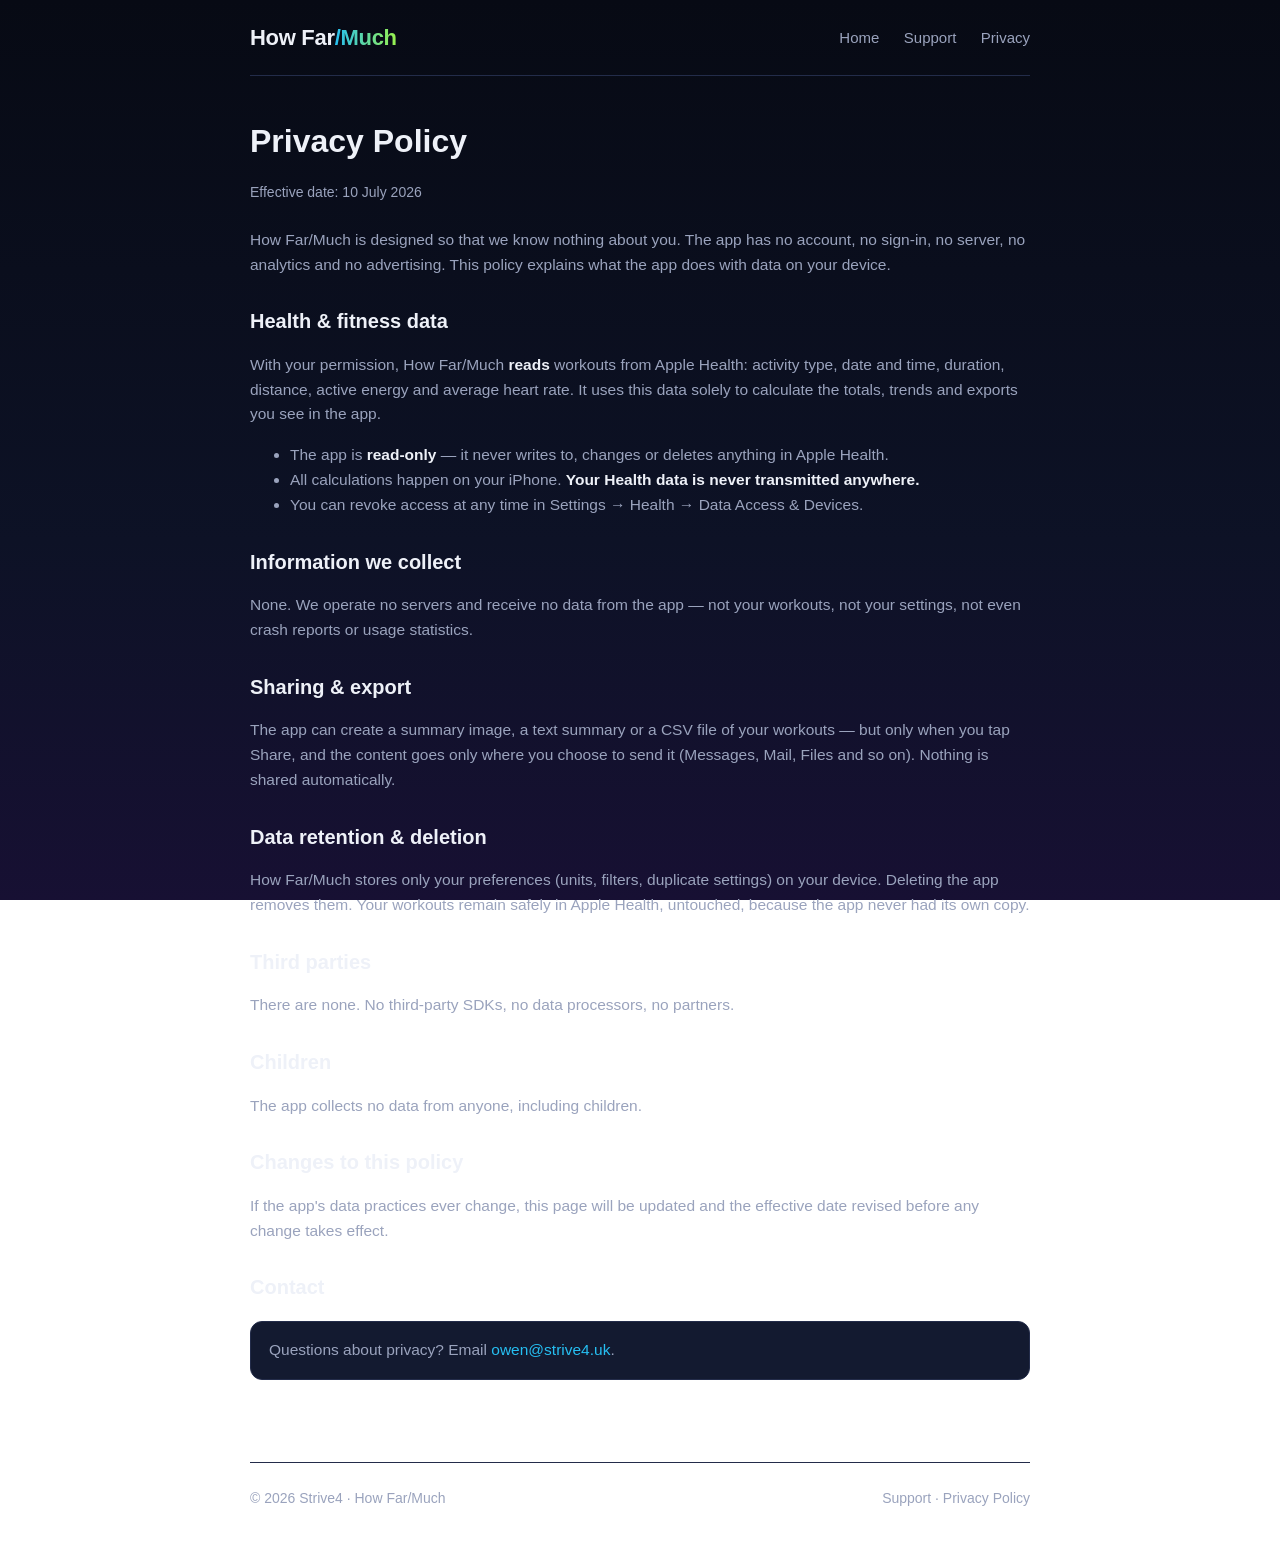
==== docs/privacy.html @ ca9d8f4c "How Far/Much v1.0: HealthKit workout totals, trends, duplicate detection, sharing, CSV export, setti" ====
<!DOCTYPE html>
<html lang="en">
<head>
  <meta charset="UTF-8" />
  <meta name="viewport" content="width=device-width, initial-scale=1.0" />
  <title>Privacy Policy — How Far/Much</title>
  <meta name="description" content="How Far/Much privacy policy. Your Health data never leaves your device." />
  <link rel="stylesheet" href="styles.css" />
</head>
<body>
  <div class="wrap">
    <header class="site">
      <div class="logo">How Far<span>/Much</span></div>
      <nav class="site">
        <a href="index.html">Home</a>
        <a href="support.html">Support</a>
        <a href="privacy.html">Privacy</a>
      </nav>
    </header>

    <section class="content">
      <h1>Privacy Policy</h1>
      <p class="updated">Effective date: 10 July 2026</p>

      <p>How Far/Much is designed so that we know nothing about you. The app has no account, no sign-in, no server, no analytics and no advertising. This policy explains what the app does with data on your device.</p>

      <h2>Health &amp; fitness data</h2>
      <p>With your permission, How Far/Much <strong>reads</strong> workouts from Apple Health: activity type, date and time, duration, distance, active energy and average heart rate. It uses this data solely to calculate the totals, trends and exports you see in the app.</p>
      <ul>
        <li>The app is <strong>read-only</strong> — it never writes to, changes or deletes anything in Apple Health.</li>
        <li>All calculations happen on your iPhone. <strong>Your Health data is never transmitted anywhere.</strong></li>
        <li>You can revoke access at any time in Settings → Health → Data Access &amp; Devices.</li>
      </ul>

      <h2>Information we collect</h2>
      <p>None. We operate no servers and receive no data from the app — not your workouts, not your settings, not even crash reports or usage statistics.</p>

      <h2>Sharing &amp; export</h2>
      <p>The app can create a summary image, a text summary or a CSV file of your workouts — but only when you tap Share, and the content goes only where you choose to send it (Messages, Mail, Files and so on). Nothing is shared automatically.</p>

      <h2>Data retention &amp; deletion</h2>
      <p>How Far/Much stores only your preferences (units, filters, duplicate settings) on your device. Deleting the app removes them. Your workouts remain safely in Apple Health, untouched, because the app never had its own copy.</p>

      <h2>Third parties</h2>
      <p>There are none. No third-party SDKs, no data processors, no partners.</p>

      <h2>Children</h2>
      <p>The app collects no data from anyone, including children.</p>

      <h2>Changes to this policy</h2>
      <p>If the app's data practices ever change, this page will be updated and the effective date revised before any change takes effect.</p>

      <h2>Contact</h2>
      <div class="contact-box">
        <p style="margin: 0;">Questions about privacy? Email <a href="mailto:owen@strive4.uk">owen@strive4.uk</a>.</p>
      </div>
    </section>
  </div>

  <div class="wrap">
    <footer class="site">
      <div>© 2026 Strive4 · How Far/Much</div>
      <div>
        <a href="support.html">Support</a> ·
        <a href="privacy.html">Privacy Policy</a>
      </div>
    </footer>
  </div>
</body>
</html>
---- docs/styles.css ----
:root {
  --bg: #0a0e1d;
  --panel: #131a30;
  --border: #232c4a;
  --text: #eef1f8;
  --muted: #9aa3bd;
  --cyan: #26bff2;
  --lime: #99f24d;
}

* { box-sizing: border-box; }

html { scroll-behavior: smooth; }

body {
  margin: 0;
  font-family: -apple-system, BlinkMacSystemFont, "Segoe UI", Roboto, Helvetica, Arial, sans-serif;
  background: linear-gradient(180deg, #070a14 0%, #0d1226 60%, #171033 100%);
  background-attachment: fixed;
  color: var(--text);
  line-height: 1.6;
  -webkit-font-smoothing: antialiased;
}

a { color: var(--cyan); text-decoration: none; }
a:hover { text-decoration: underline; }

.wrap { max-width: 820px; margin: 0 auto; padding: 0 20px; }

header.site {
  display: flex;
  align-items: center;
  justify-content: space-between;
  padding: 20px 0;
  border-bottom: 1px solid var(--border);
}

.logo {
  font-size: 22px;
  font-weight: 800;
  letter-spacing: -0.3px;
}
.logo span {
  background: linear-gradient(90deg, var(--cyan), var(--lime));
  -webkit-background-clip: text;
  background-clip: text;
  color: transparent;
}

nav.site a {
  color: var(--muted);
  margin-left: 20px;
  font-size: 15px;
  font-weight: 500;
}
nav.site a:hover { color: var(--text); text-decoration: none; }

.hero { padding: 72px 0 40px; text-align: center; }
.hero h1 { font-size: 42px; line-height: 1.15; margin: 0 0 16px; letter-spacing: -0.5px; }
.hero h1 em {
  font-style: normal;
  background: linear-gradient(90deg, var(--cyan), var(--lime));
  -webkit-background-clip: text;
  background-clip: text;
  color: transparent;
}
.hero p { font-size: 18px; color: var(--muted); max-width: 580px; margin: 0 auto 28px; }

.hero-mark { width: 84px; height: 84px; margin: 0 auto 18px; display: block; }

.btn {
  display: inline-block;
  background: linear-gradient(90deg, var(--cyan), var(--lime));
  color: #06101c;
  font-weight: 700;
  padding: 12px 26px;
  border-radius: 999px;
}
.btn:hover { filter: brightness(1.1); text-decoration: none; }

.features {
  display: grid;
  grid-template-columns: repeat(auto-fit, minmax(220px, 1fr));
  gap: 16px;
  padding: 24px 0 56px;
}

.card {
  background: var(--panel);
  border: 1px solid var(--border);
  border-radius: 16px;
  padding: 20px;
}
.card h3 { margin: 0 0 8px; font-size: 17px; }
.card p { margin: 0; color: var(--muted); font-size: 15px; }

.content { padding: 40px 0 64px; }
.content h1 { font-size: 32px; margin: 0 0 6px; }
.content h2 { font-size: 20px; margin: 28px 0 8px; }
.content p, .content li { color: var(--muted); font-size: 15.5px; }
.content .updated { color: var(--muted); font-size: 14px; margin-bottom: 24px; }
.content strong { color: var(--text); }

.contact-box {
  background: var(--panel);
  border: 1px solid var(--border);
  border-radius: 12px;
  padding: 16px 18px;
  margin: 18px 0;
}

footer.site {
  display: flex;
  align-items: center;
  justify-content: space-between;
  padding: 24px 0 40px;
  border-top: 1px solid var(--border);
  color: var(--muted);
  font-size: 14px;
  flex-wrap: wrap;
  gap: 8px;
}
footer.site a { color: var(--muted); }
footer.site a:hover { color: var(--text); }
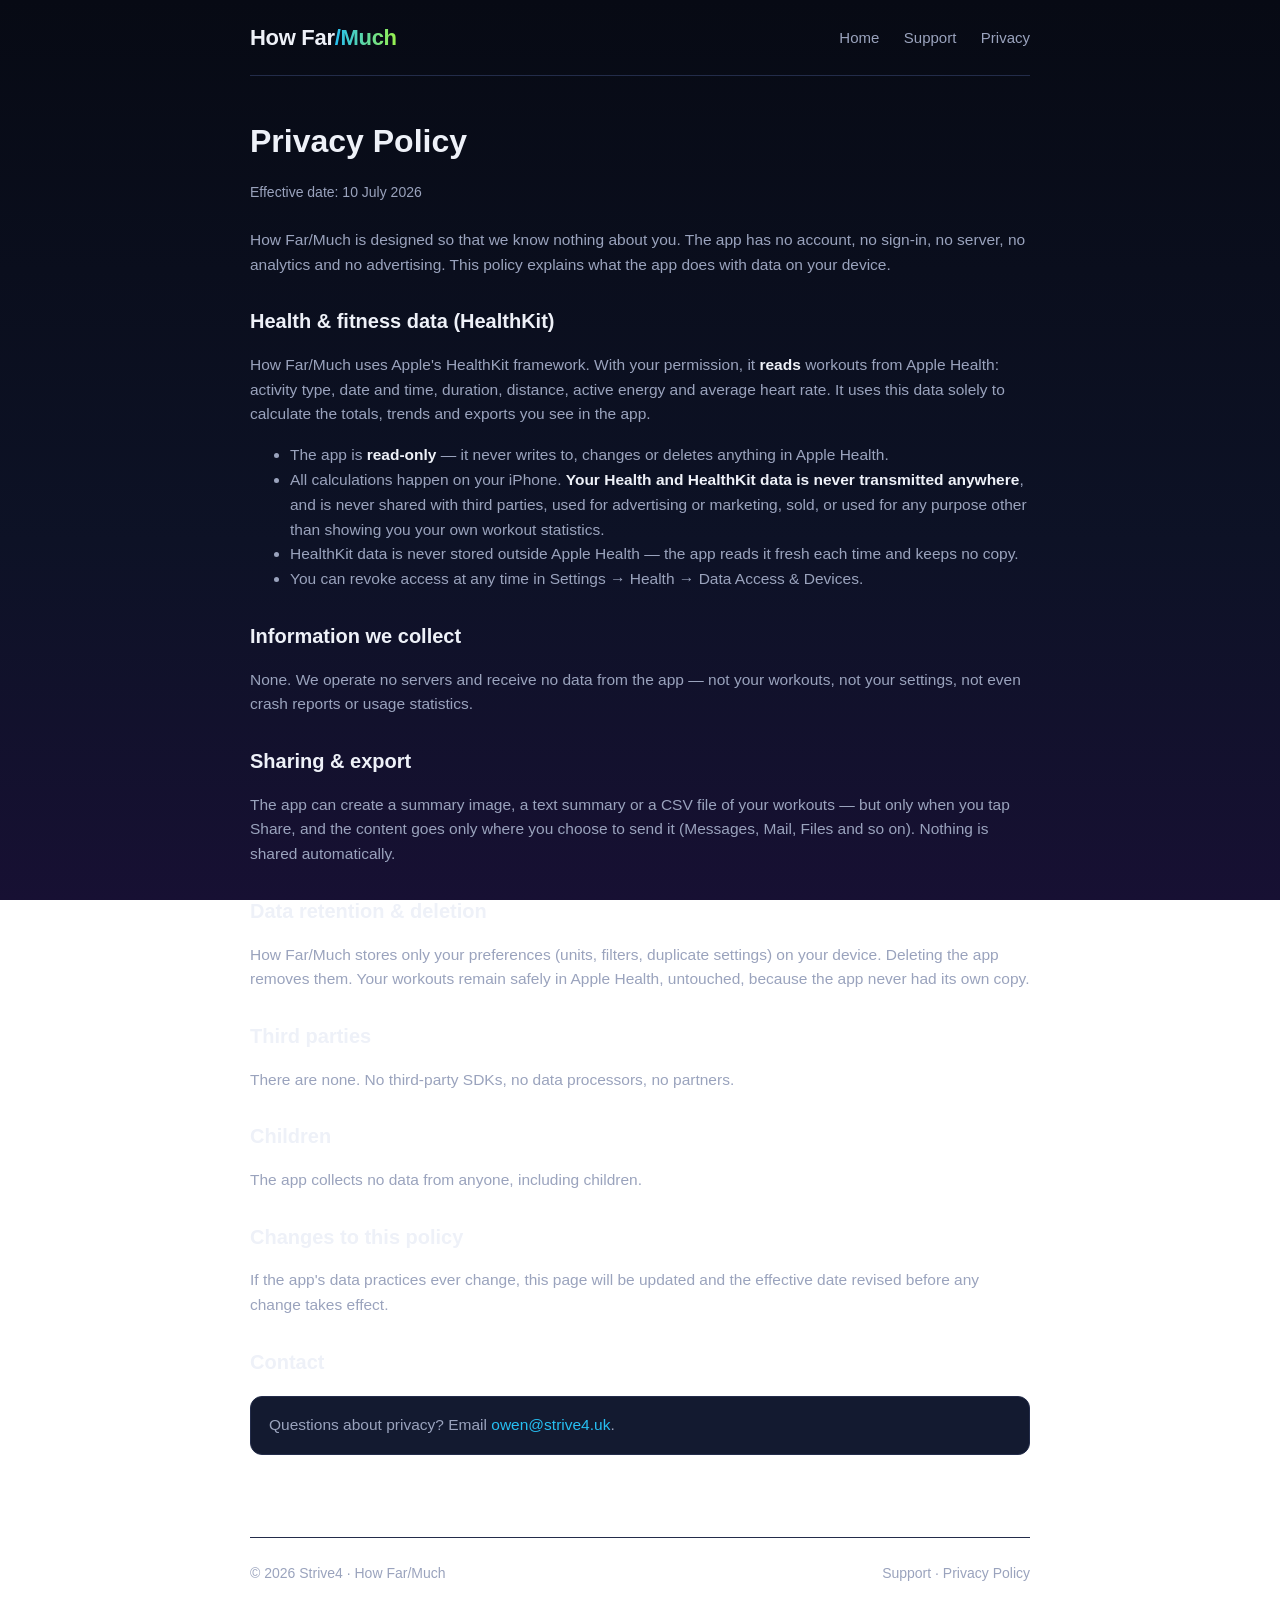
==== commit 75478080: "Privacy policy: name HealthKit explicitly; state no sharing/advertising/sale of health data (App Rev" ====
--- a/docs/privacy.html
+++ b/docs/privacy.html
@@ -24,11 +24,12 @@
 
       <p>How Far/Much is designed so that we know nothing about you. The app has no account, no sign-in, no server, no analytics and no advertising. This policy explains what the app does with data on your device.</p>
 
-      <h2>Health &amp; fitness data</h2>
-      <p>With your permission, How Far/Much <strong>reads</strong> workouts from Apple Health: activity type, date and time, duration, distance, active energy and average heart rate. It uses this data solely to calculate the totals, trends and exports you see in the app.</p>
+      <h2>Health &amp; fitness data (HealthKit)</h2>
+      <p>How Far/Much uses Apple's HealthKit framework. With your permission, it <strong>reads</strong> workouts from Apple Health: activity type, date and time, duration, distance, active energy and average heart rate. It uses this data solely to calculate the totals, trends and exports you see in the app.</p>
       <ul>
         <li>The app is <strong>read-only</strong> — it never writes to, changes or deletes anything in Apple Health.</li>
-        <li>All calculations happen on your iPhone. <strong>Your Health data is never transmitted anywhere.</strong></li>
+        <li>All calculations happen on your iPhone. <strong>Your Health and HealthKit data is never transmitted anywhere</strong>, and is never shared with third parties, used for advertising or marketing, sold, or used for any purpose other than showing you your own workout statistics.</li>
+        <li>HealthKit data is never stored outside Apple Health — the app reads it fresh each time and keeps no copy.</li>
         <li>You can revoke access at any time in Settings → Health → Data Access &amp; Devices.</li>
       </ul>
 
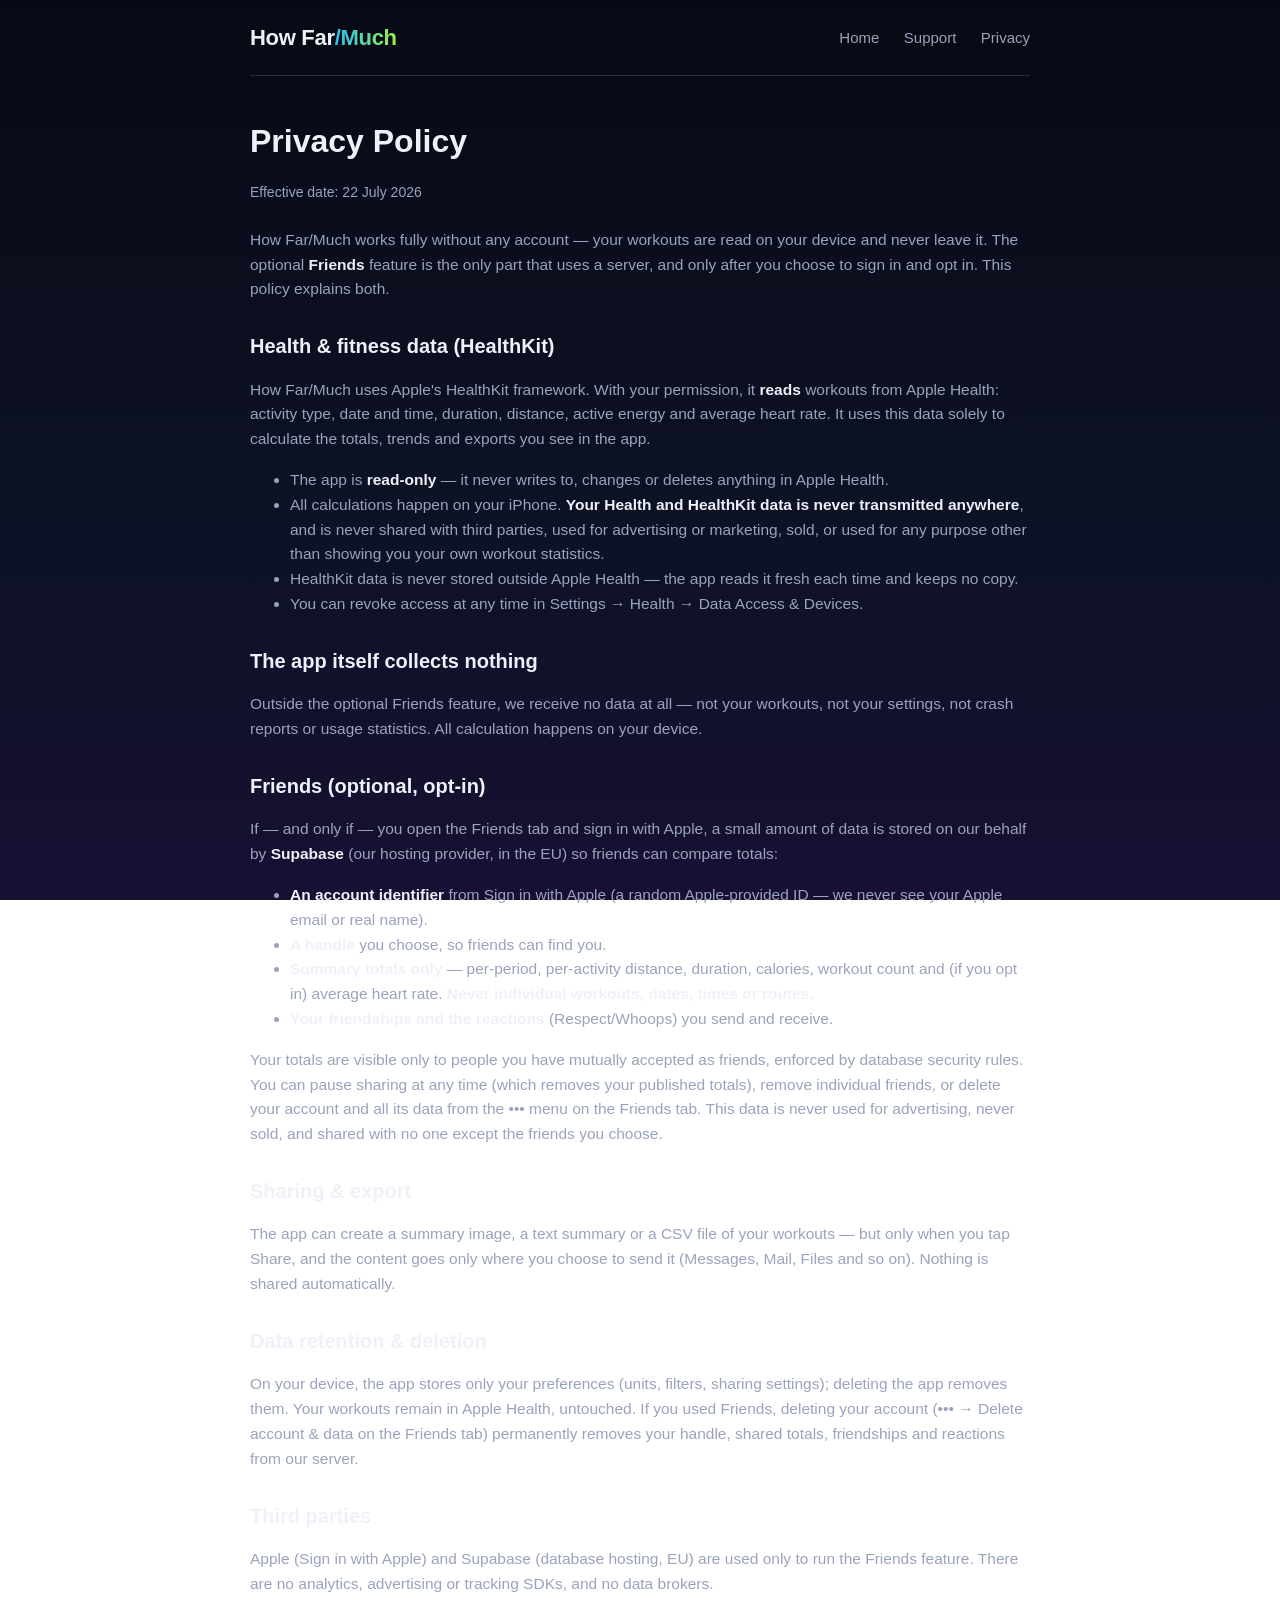
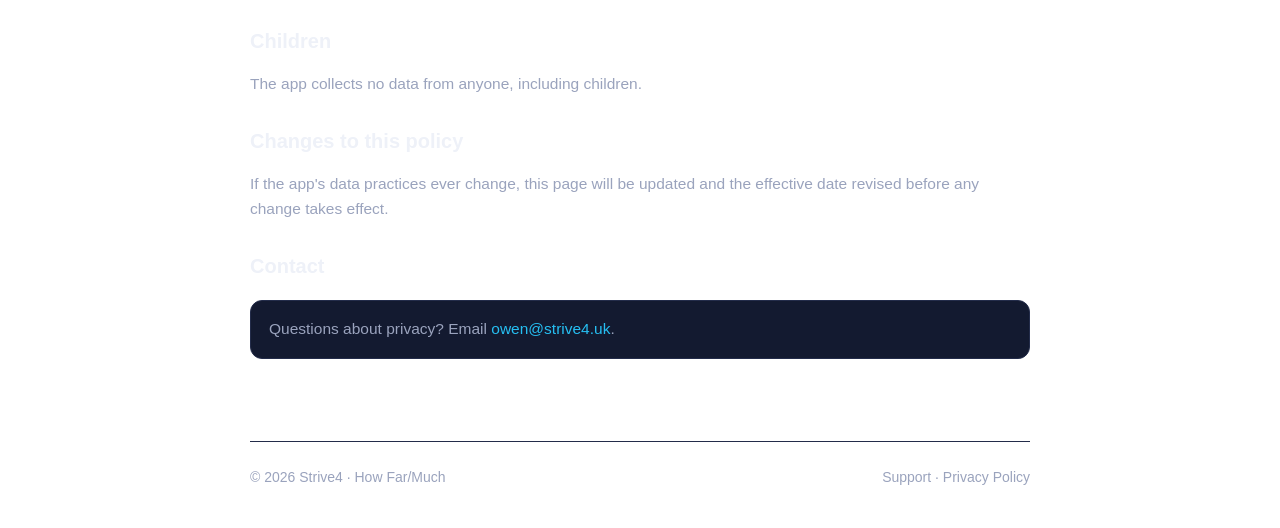
==== commit 9ed49552: "Friends polish: handle-only identity, keyboard dismiss, pause sharing, delete account, privacy polic" ====
--- a/docs/privacy.html
+++ b/docs/privacy.html
@@ -20,9 +20,9 @@
 
     <section class="content">
       <h1>Privacy Policy</h1>
-      <p class="updated">Effective date: 10 July 2026</p>
+      <p class="updated">Effective date: 22 July 2026</p>
 
-      <p>How Far/Much is designed so that we know nothing about you. The app has no account, no sign-in, no server, no analytics and no advertising. This policy explains what the app does with data on your device.</p>
+      <p>How Far/Much works fully without any account — your workouts are read on your device and never leave it. The optional <strong>Friends</strong> feature is the only part that uses a server, and only after you choose to sign in and opt in. This policy explains both.</p>
 
       <h2>Health &amp; fitness data (HealthKit)</h2>
       <p>How Far/Much uses Apple's HealthKit framework. With your permission, it <strong>reads</strong> workouts from Apple Health: activity type, date and time, duration, distance, active energy and average heart rate. It uses this data solely to calculate the totals, trends and exports you see in the app.</p>
@@ -33,17 +33,27 @@
         <li>You can revoke access at any time in Settings → Health → Data Access &amp; Devices.</li>
       </ul>
 
-      <h2>Information we collect</h2>
-      <p>None. We operate no servers and receive no data from the app — not your workouts, not your settings, not even crash reports or usage statistics.</p>
+      <h2>The app itself collects nothing</h2>
+      <p>Outside the optional Friends feature, we receive no data at all — not your workouts, not your settings, not crash reports or usage statistics. All calculation happens on your device.</p>
+
+      <h2>Friends (optional, opt-in)</h2>
+      <p>If — and only if — you open the Friends tab and sign in with Apple, a small amount of data is stored on our behalf by <strong>Supabase</strong> (our hosting provider, in the EU) so friends can compare totals:</p>
+      <ul>
+        <li><strong>An account identifier</strong> from Sign in with Apple (a random Apple-provided ID — we never see your Apple email or real name).</li>
+        <li><strong>A handle</strong> you choose, so friends can find you.</li>
+        <li><strong>Summary totals only</strong> — per-period, per-activity distance, duration, calories, workout count and (if you opt in) average heart rate. <strong>Never individual workouts, dates, times or routes.</strong></li>
+        <li><strong>Your friendships and the reactions</strong> (Respect/Whoops) you send and receive.</li>
+      </ul>
+      <p>Your totals are visible only to people you have mutually accepted as friends, enforced by database security rules. You can pause sharing at any time (which removes your published totals), remove individual friends, or delete your account and all its data from the ••• menu on the Friends tab. This data is never used for advertising, never sold, and shared with no one except the friends you choose.</p>
 
       <h2>Sharing &amp; export</h2>
       <p>The app can create a summary image, a text summary or a CSV file of your workouts — but only when you tap Share, and the content goes only where you choose to send it (Messages, Mail, Files and so on). Nothing is shared automatically.</p>
 
       <h2>Data retention &amp; deletion</h2>
-      <p>How Far/Much stores only your preferences (units, filters, duplicate settings) on your device. Deleting the app removes them. Your workouts remain safely in Apple Health, untouched, because the app never had its own copy.</p>
+      <p>On your device, the app stores only your preferences (units, filters, sharing settings); deleting the app removes them. Your workouts remain in Apple Health, untouched. If you used Friends, deleting your account (••• → Delete account &amp; data on the Friends tab) permanently removes your handle, shared totals, friendships and reactions from our server.</p>
 
       <h2>Third parties</h2>
-      <p>There are none. No third-party SDKs, no data processors, no partners.</p>
+      <p>Apple (Sign in with Apple) and Supabase (database hosting, EU) are used only to run the Friends feature. There are no analytics, advertising or tracking SDKs, and no data brokers.</p>
 
       <h2>Children</h2>
       <p>The app collects no data from anyone, including children.</p>
